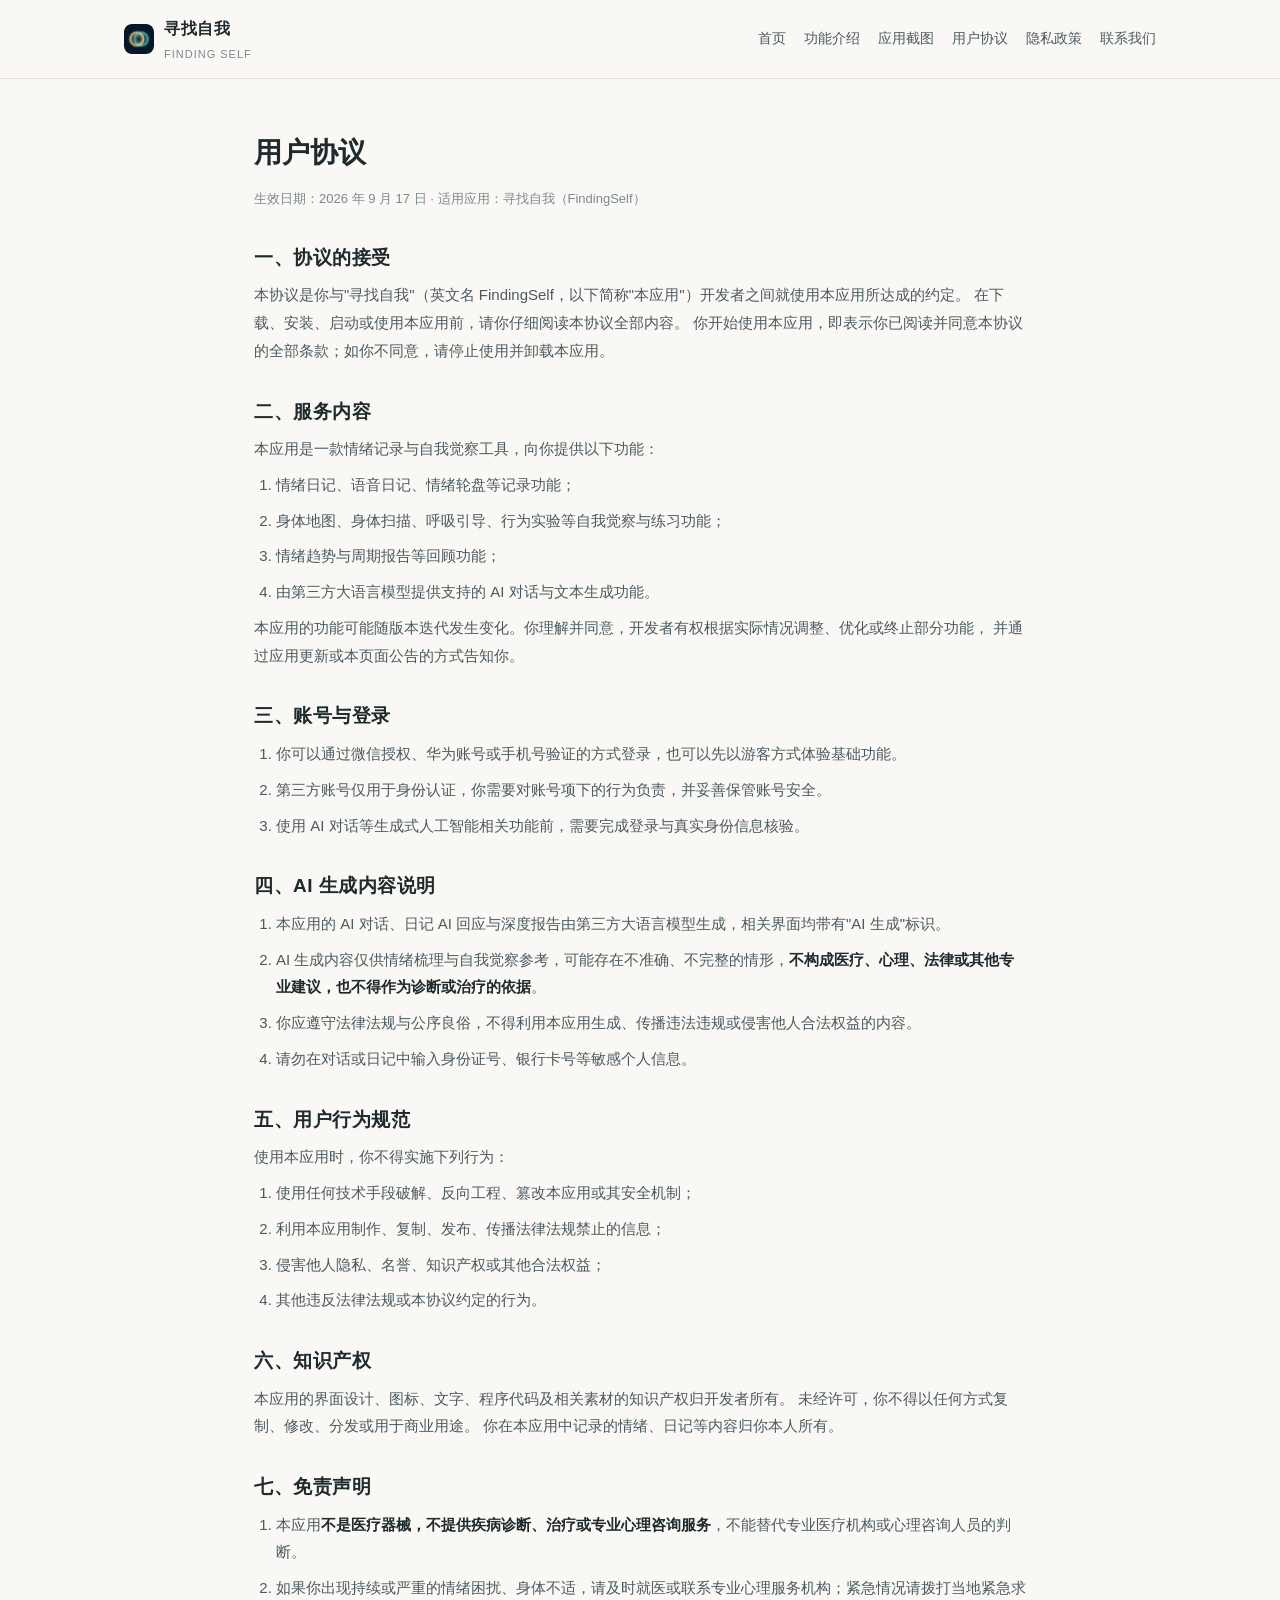
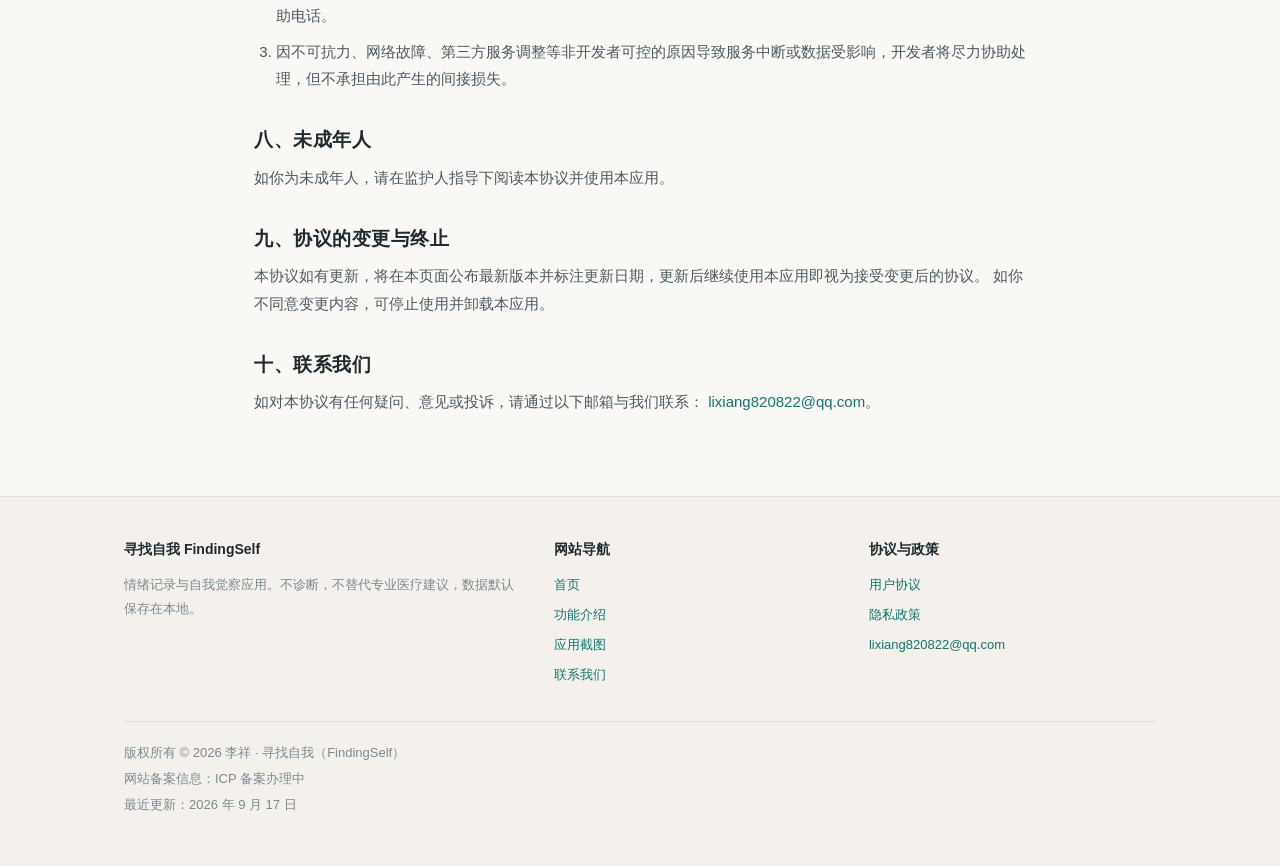
==== agreement.html @ 70c69b0c "Add files via upload" ====
<!DOCTYPE html>
<html lang="zh-CN">
<head>
<meta charset="UTF-8">
<meta name="viewport" content="width=device-width, initial-scale=1.0">
<title>用户协议 — 寻找自我 FindingSelf</title>
<meta name="description" content="寻找自我（FindingSelf）用户协议。">
<link rel="icon" href="assets/icon.png">
<link rel="stylesheet" href="style.css">
</head>
<body>

<header class="site-header">
  <nav class="nav">
    <a class="brand" href="index.html">
      <img src="assets/icon.png" alt="寻找自我 应用图标">
      <span>寻找自我<small>FINDING SELF</small></span>
    </a>
    <div class="nav-links">
      <a href="index.html">首页</a>
      <a href="index.html#features">功能介绍</a>
      <a href="index.html#screenshots">应用截图</a>
      <a href="agreement.html">用户协议</a>
      <a href="privacy.html">隐私政策</a>
      <a href="index.html#contact">联系我们</a>
    </div>
  </nav>
</header>

<div class="doc">
  <h1>用户协议</h1>
  <p class="meta">生效日期：2026 年 9 月 17 日 · 适用应用：寻找自我（FindingSelf）</p>

  <h2>一、协议的接受</h2>
  <p>
    本协议是你与"寻找自我"（英文名 FindingSelf，以下简称"本应用"）开发者之间就使用本应用所达成的约定。
    在下载、安装、启动或使用本应用前，请你仔细阅读本协议全部内容。
    你开始使用本应用，即表示你已阅读并同意本协议的全部条款；如你不同意，请停止使用并卸载本应用。
  </p>

  <h2>二、服务内容</h2>
  <p>本应用是一款情绪记录与自我觉察工具，向你提供以下功能：</p>
  <ol>
    <li>情绪日记、语音日记、情绪轮盘等记录功能；</li>
    <li>身体地图、身体扫描、呼吸引导、行为实验等自我觉察与练习功能；</li>
    <li>情绪趋势与周期报告等回顾功能；</li>
    <li>由第三方大语言模型提供支持的 AI 对话与文本生成功能。</li>
  </ol>
  <p>
    本应用的功能可能随版本迭代发生变化。你理解并同意，开发者有权根据实际情况调整、优化或终止部分功能，
    并通过应用更新或本页面公告的方式告知你。
  </p>

  <h2>三、账号与登录</h2>
  <ol>
    <li>你可以通过微信授权、华为账号或手机号验证的方式登录，也可以先以游客方式体验基础功能。</li>
    <li>第三方账号仅用于身份认证，你需要对账号项下的行为负责，并妥善保管账号安全。</li>
    <li>使用 AI 对话等生成式人工智能相关功能前，需要完成登录与真实身份信息核验。</li>
  </ol>

  <h2>四、AI 生成内容说明</h2>
  <ol>
    <li>本应用的 AI 对话、日记 AI 回应与深度报告由第三方大语言模型生成，相关界面均带有"AI 生成"标识。</li>
    <li>AI 生成内容仅供情绪梳理与自我觉察参考，可能存在不准确、不完整的情形，<strong>不构成医疗、心理、法律或其他专业建议，也不得作为诊断或治疗的依据</strong>。</li>
    <li>你应遵守法律法规与公序良俗，不得利用本应用生成、传播违法违规或侵害他人合法权益的内容。</li>
    <li>请勿在对话或日记中输入身份证号、银行卡号等敏感个人信息。</li>
  </ol>

  <h2>五、用户行为规范</h2>
  <p>使用本应用时，你不得实施下列行为：</p>
  <ol>
    <li>使用任何技术手段破解、反向工程、篡改本应用或其安全机制；</li>
    <li>利用本应用制作、复制、发布、传播法律法规禁止的信息；</li>
    <li>侵害他人隐私、名誉、知识产权或其他合法权益；</li>
    <li>其他违反法律法规或本协议约定的行为。</li>
  </ol>

  <h2>六、知识产权</h2>
  <p>
    本应用的界面设计、图标、文字、程序代码及相关素材的知识产权归开发者所有。
    未经许可，你不得以任何方式复制、修改、分发或用于商业用途。
    你在本应用中记录的情绪、日记等内容归你本人所有。
  </p>

  <h2>七、免责声明</h2>
  <ol>
    <li>本应用<strong>不是医疗器械，不提供疾病诊断、治疗或专业心理咨询服务</strong>，不能替代专业医疗机构或心理咨询人员的判断。</li>
    <li>如果你出现持续或严重的情绪困扰、身体不适，请及时就医或联系专业心理服务机构；紧急情况请拨打当地紧急求助电话。</li>
    <li>因不可抗力、网络故障、第三方服务调整等非开发者可控的原因导致服务中断或数据受影响，开发者将尽力协助处理，但不承担由此产生的间接损失。</li>
  </ol>

  <h2>八、未成年人</h2>
  <p>如你为未成年人，请在监护人指导下阅读本协议并使用本应用。</p>

  <h2>九、协议的变更与终止</h2>
  <p>
    本协议如有更新，将在本页面公布最新版本并标注更新日期，更新后继续使用本应用即视为接受变更后的协议。
    如你不同意变更内容，可停止使用并卸载本应用。
  </p>

  <h2>十、联系我们</h2>
  <p>
    如对本协议有任何疑问、意见或投诉，请通过以下邮箱与我们联系：
    <a href="mailto:lixiang820822@qq.com">lixiang820822@qq.com</a>。
  </p>
</div>

<footer class="site-footer">
  <div class="wrap">
    <div class="footer-grid">
      <div>
        <h4>寻找自我 FindingSelf</h4>
        <p>情绪记录与自我觉察应用。不诊断，不替代专业医疗建议，数据默认保存在本地。</p>
      </div>
      <div>
        <h4>网站导航</h4>
        <ul>
          <li><a href="index.html">首页</a></li>
          <li><a href="index.html#features">功能介绍</a></li>
          <li><a href="index.html#screenshots">应用截图</a></li>
          <li><a href="index.html#contact">联系我们</a></li>
        </ul>
      </div>
      <div>
        <h4>协议与政策</h4>
        <ul>
          <li><a href="agreement.html">用户协议</a></li>
          <li><a href="privacy.html">隐私政策</a></li>
          <li><a href="mailto:lixiang820822@qq.com">lixiang820822@qq.com</a></li>
        </ul>
      </div>
    </div>
    <div class="copyright">
      版权所有 © 2026 李祥 · 寻找自我（FindingSelf）<br>
      网站备案信息：ICP 备案办理中<br>
      最近更新：2026 年 9 月 17 日
    </div>
  </div>
</footer>

</body>
</html>
---- style.css ----
:root {
  --bg: #FAF8F5;
  --surface: #FFFFFF;
  --ink: #1F2A2E;
  --ink-soft: #4B5A60;
  --ink-mute: #7A8A90;
  --line: #E4E0D8;
  --brand: #0F766E;
  --brand-soft: #E6F2F0;
  --accent: #C2703B;
  --radius: 14px;
  --shadow: 0 1px 2px rgba(31, 42, 46, .04), 0 8px 24px rgba(31, 42, 46, .06);
}

* { margin: 0; padding: 0; box-sizing: border-box; }

html { scroll-behavior: smooth; }

body {
  background: var(--bg);
  color: var(--ink);
  font-family: -apple-system, BlinkMacSystemFont, 'Segoe UI', 'PingFang SC', 'Hiragino Sans GB', 'Microsoft YaHei', sans-serif;
  line-height: 1.85;
  -webkit-font-smoothing: antialiased;
}

a { color: var(--brand); text-decoration: none; }
a:hover { text-decoration: underline; }

/* ---------- 顶部导航 ---------- */
.site-header {
  position: sticky;
  top: 0;
  z-index: 50;
  background: rgba(250, 248, 245, .92);
  backdrop-filter: saturate(180%) blur(12px);
  border-bottom: 1px solid var(--line);
}

.nav {
  max-width: 1080px;
  margin: 0 auto;
  padding: 14px 24px;
  display: flex;
  align-items: center;
  justify-content: space-between;
  gap: 16px;
}

.brand { display: flex; align-items: center; gap: 10px; font-weight: 700; letter-spacing: .5px; color: var(--ink); }
.brand:hover { text-decoration: none; }
.brand img { width: 30px; height: 30px; border-radius: 8px; display: block; }
.brand span small { display: block; font-size: 11px; font-weight: 400; color: var(--ink-mute); letter-spacing: 1px; }

.nav-links { display: flex; flex-wrap: wrap; gap: 4px 18px; font-size: 14px; }
.nav-links a { color: var(--ink-soft); }
.nav-links a:hover { color: var(--brand); text-decoration: none; }

/* ---------- 通用容器 ---------- */
.wrap { max-width: 1080px; margin: 0 auto; padding: 0 24px; }
section { padding: 64px 0; }
section + section { border-top: 1px solid var(--line); }

.eyebrow {
  display: inline-block;
  font-size: 12px;
  letter-spacing: 2px;
  color: var(--brand);
  background: var(--brand-soft);
  border-radius: 999px;
  padding: 3px 12px;
  margin-bottom: 14px;
}

h2 { font-size: 26px; line-height: 1.4; margin-bottom: 12px; letter-spacing: .5px; }
h3 { font-size: 17px; margin-bottom: 6px; }
.lead { font-size: 16px; color: var(--ink-soft); max-width: 760px; }
.muted { color: var(--ink-mute); font-size: 14px; }

/* ---------- 首屏 ---------- */
.hero { padding: 72px 0 64px; }
.hero-grid { display: grid; grid-template-columns: 1.15fr .85fr; gap: 48px; align-items: center; }
.hero h1 { font-size: 40px; line-height: 1.25; letter-spacing: 1px; margin-bottom: 14px; }
.hero .sub { font-size: 15px; color: var(--ink-mute); letter-spacing: 2px; margin-bottom: 18px; }
.hero p.desc { font-size: 16px; color: var(--ink-soft); margin-bottom: 20px; }

.badges { display: flex; flex-wrap: wrap; gap: 8px; margin-bottom: 26px; }
.badge {
  font-size: 13px;
  color: var(--ink-soft);
  background: var(--surface);
  border: 1px solid var(--line);
  border-radius: 999px;
  padding: 5px 14px;
}

.btn-row { display: flex; flex-wrap: wrap; gap: 12px; }
.btn {
  display: inline-block;
  padding: 11px 22px;
  border-radius: 10px;
  font-size: 15px;
  font-weight: 600;
  border: 1px solid var(--brand);
  color: #fff;
  background: var(--brand);
}
.btn:hover { text-decoration: none; opacity: .92; }
.btn.ghost { background: transparent; color: var(--brand); }

.phone-shot {
  background: var(--surface);
  border: 1px solid var(--line);
  border-radius: 22px;
  padding: 14px;
  box-shadow: var(--shadow);
}
.phone-shot img { width: 100%; border-radius: 14px; display: block; }

/* ---------- 功能卡片 ---------- */
.cards { display: grid; grid-template-columns: repeat(3, 1fr); gap: 20px; margin-top: 34px; }
.card {
  background: var(--surface);
  border: 1px solid var(--line);
  border-radius: var(--radius);
  padding: 24px 22px;
  box-shadow: var(--shadow);
}
.card .ico { font-size: 22px; display: block; margin-bottom: 10px; }
.card p { font-size: 14px; color: var(--ink-soft); }

/* ---------- 截图画廊 ---------- */
.gallery { display: grid; grid-template-columns: repeat(4, 1fr); gap: 18px; margin-top: 32px; }
.gallery figure {
  background: var(--surface);
  border: 1px solid var(--line);
  border-radius: var(--radius);
  padding: 10px;
  box-shadow: var(--shadow);
}
.gallery img { width: 100%; border-radius: 8px; display: block; }
.gallery figcaption { font-size: 13px; color: var(--ink-soft); text-align: center; padding: 10px 4px 4px; }

/* ---------- 信息块 ---------- */
.panel {
  background: var(--surface);
  border: 1px solid var(--line);
  border-radius: var(--radius);
  padding: 26px 26px 22px;
  box-shadow: var(--shadow);
  margin-top: 22px;
}
.panel ul { padding-left: 20px; }
.panel li { font-size: 15px; color: var(--ink-soft); margin-bottom: 8px; }
.panel p { font-size: 15px; color: var(--ink-soft); }

.two-col { display: grid; grid-template-columns: 1fr 1fr; gap: 20px; margin-top: 24px; }

table.info { width: 100%; border-collapse: collapse; margin-top: 18px; font-size: 15px; }
table.info th, table.info td { text-align: left; padding: 11px 12px; border-bottom: 1px solid var(--line); }
table.info th { width: 150px; color: var(--ink-mute); font-weight: 500; background: #FCFBF9; }
table.info tr:last-child th, table.info tr:last-child td { border-bottom: none; }

/* ---------- 页脚 ---------- */
.site-footer {
  border-top: 1px solid var(--line);
  background: #F4F1EC;
  padding: 40px 0 48px;
  font-size: 13px;
  color: var(--ink-mute);
}
.footer-grid { display: grid; grid-template-columns: 1.4fr 1fr 1fr; gap: 28px; }
.site-footer h4 { font-size: 14px; color: var(--ink); margin-bottom: 10px; }
.site-footer ul { list-style: none; }
.site-footer li { margin-bottom: 6px; }
.copyright { margin-top: 28px; padding-top: 18px; border-top: 1px solid var(--line); line-height: 2; }

/* ---------- 文档页 ---------- */
.doc { max-width: 820px; margin: 0 auto; padding: 48px 24px 72px; }
.doc h1 { font-size: 28px; margin-bottom: 8px; }
.doc .meta { font-size: 13px; color: var(--ink-mute); margin-bottom: 32px; }
.doc h2 { font-size: 19px; margin: 34px 0 10px; }
.doc h3 { font-size: 16px; margin: 22px 0 8px; }
.doc p, .doc li { font-size: 15px; color: var(--ink-soft); margin-bottom: 8px; }
.doc ul, .doc ol { padding-left: 22px; }
.doc li strong, .doc p strong { color: var(--ink); }

@media (max-width: 900px) {
  .hero-grid { grid-template-columns: 1fr; gap: 32px; }
  .cards { grid-template-columns: repeat(2, 1fr); }
  .gallery { grid-template-columns: repeat(3, 1fr); }
  .two-col { grid-template-columns: 1fr; }
  .footer-grid { grid-template-columns: 1fr 1fr; }
}

@media (max-width: 600px) {
  section { padding: 44px 0; }
  .hero { padding: 40px 0; }
  .hero h1 { font-size: 30px; }
  .cards { grid-template-columns: 1fr; }
  .gallery { grid-template-columns: repeat(2, 1fr); }
  .nav { flex-direction: column; align-items: flex-start; gap: 10px; }
  .footer-grid { grid-template-columns: 1fr; }
  table.info th { width: 110px; }
}
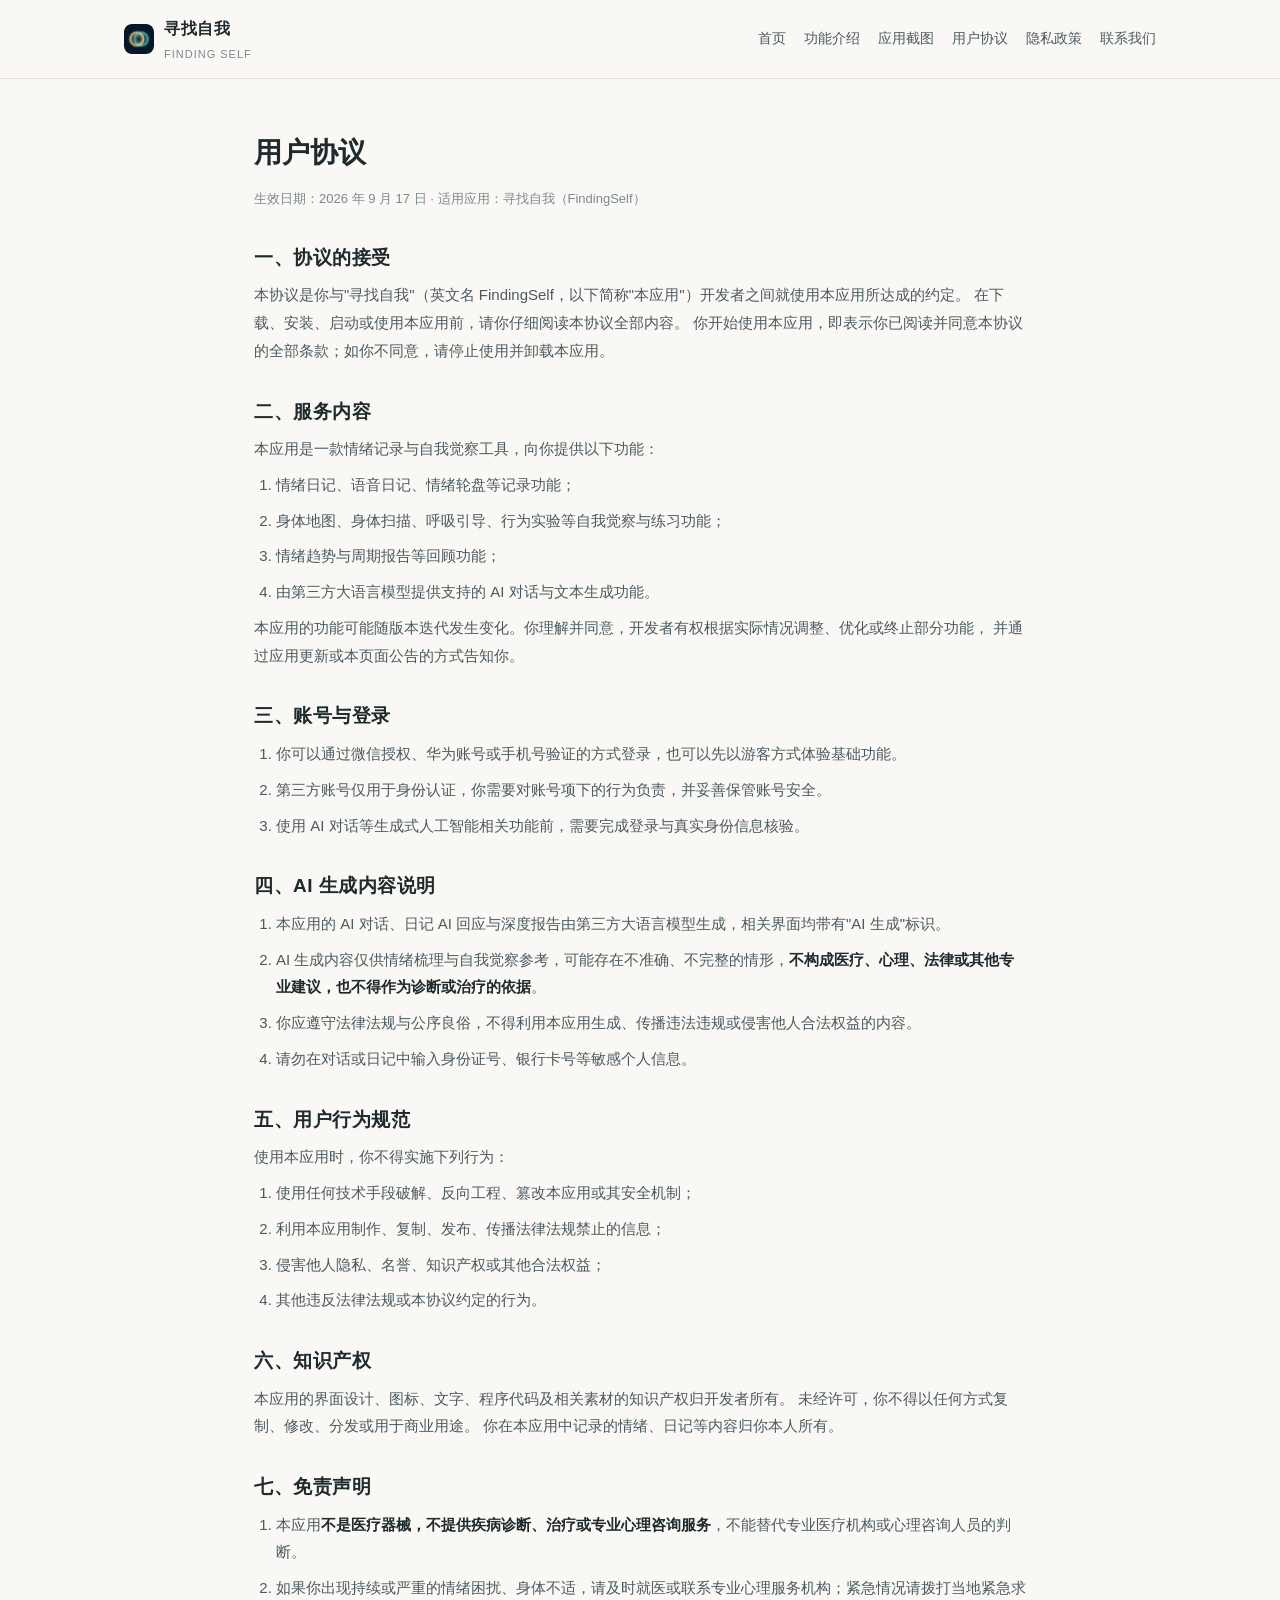
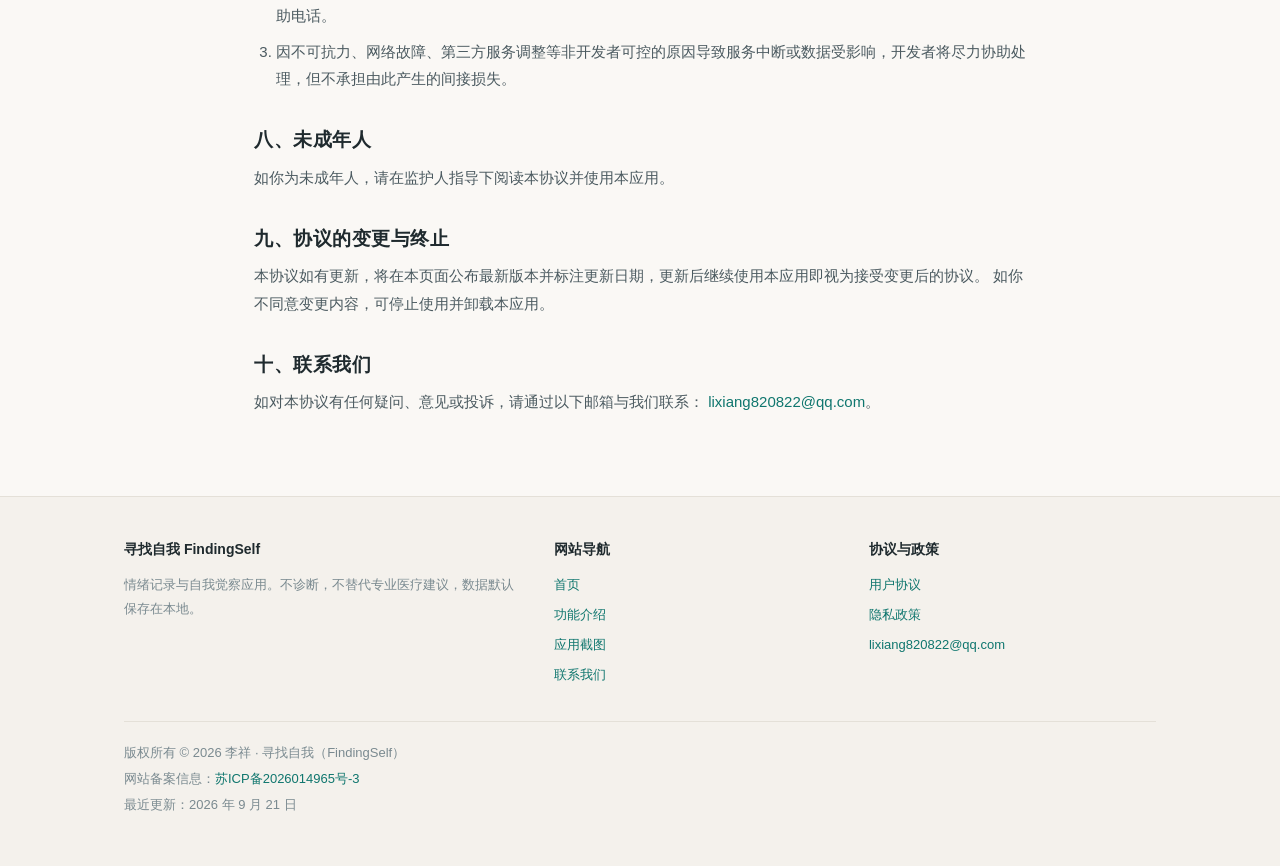
==== commit 974f626f: "Add files via upload" ====
--- a/agreement.html
+++ b/agreement.html
@@ -132,8 +132,8 @@
     </div>
     <div class="copyright">
       版权所有 © 2026 李祥 · 寻找自我（FindingSelf）<br>
-      网站备案信息：ICP 备案办理中<br>
-      最近更新：2026 年 9 月 17 日
+      网站备案信息：<a href="https://beian.miit.gov.cn" target="_blank" rel="noopener">苏ICP备2026014965号-3</a><br>
+      最近更新：2026 年 9 月 21 日
     </div>
   </div>
 </footer>
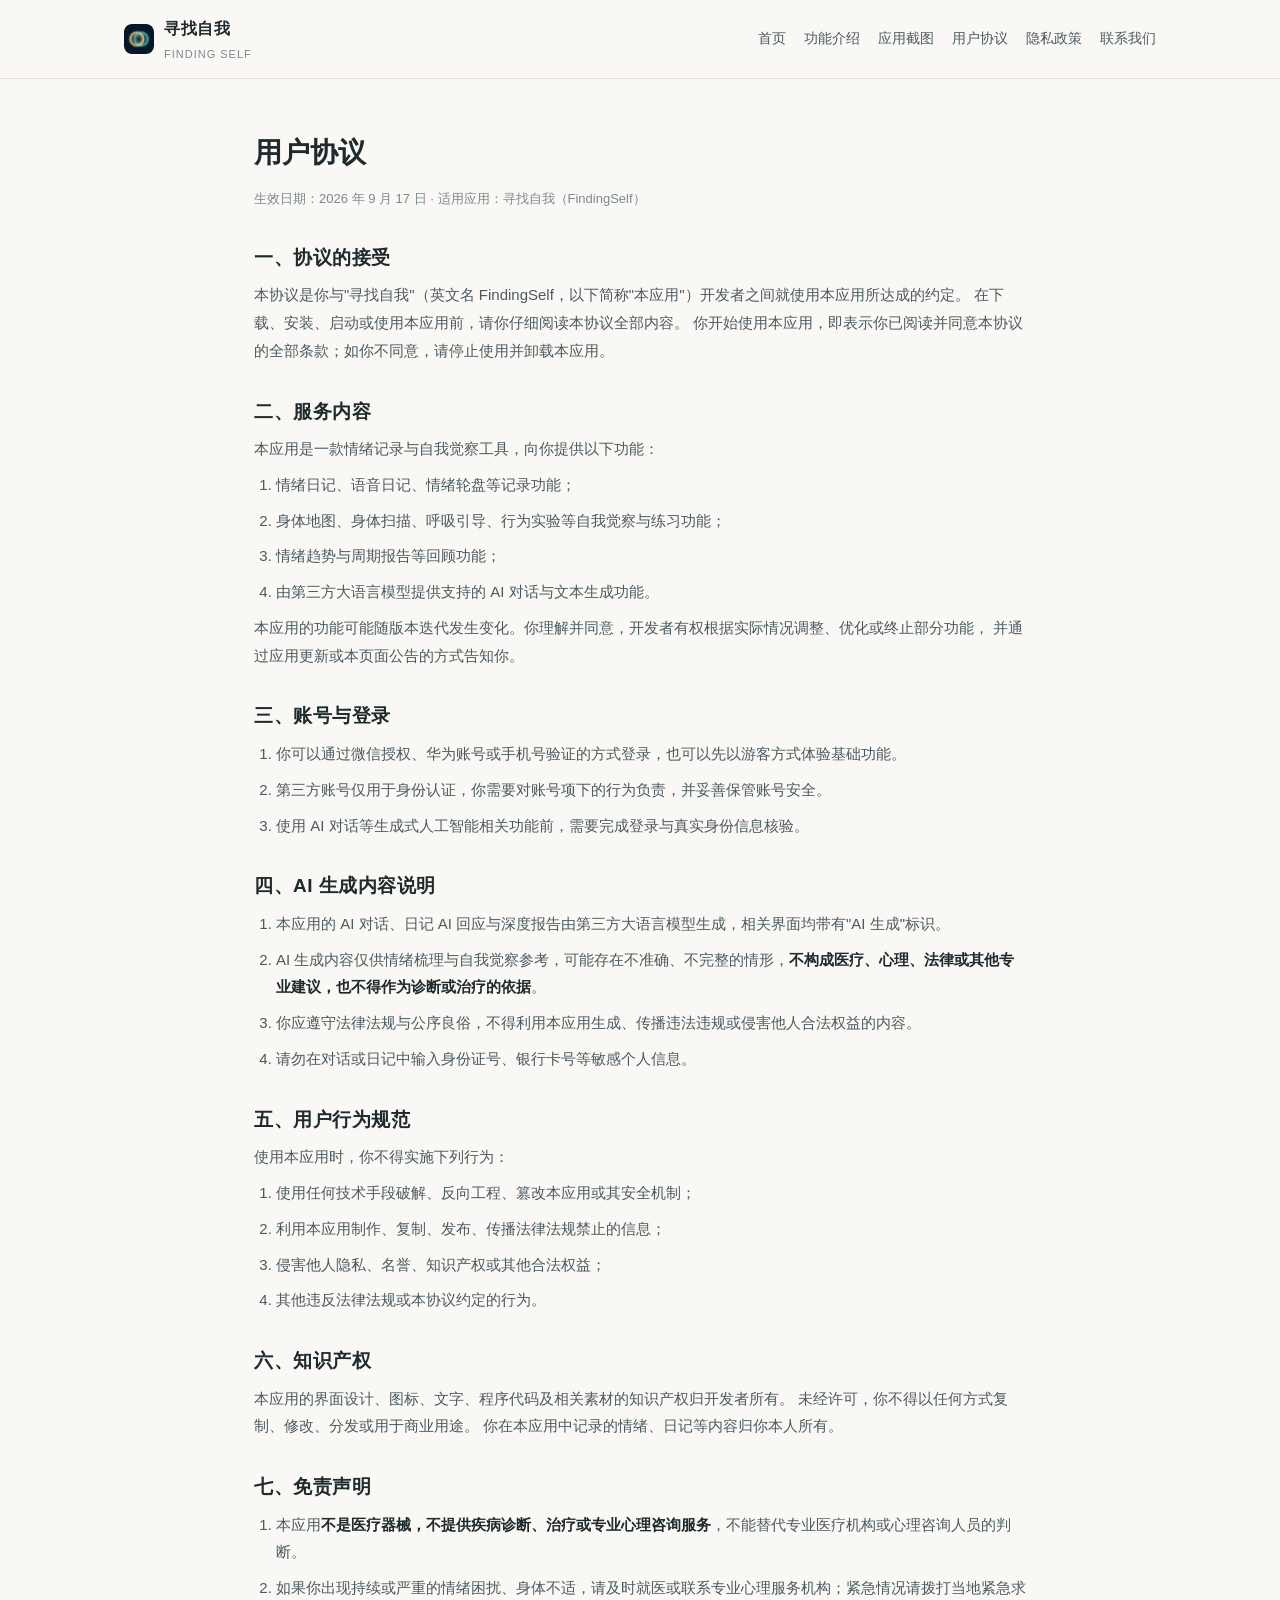
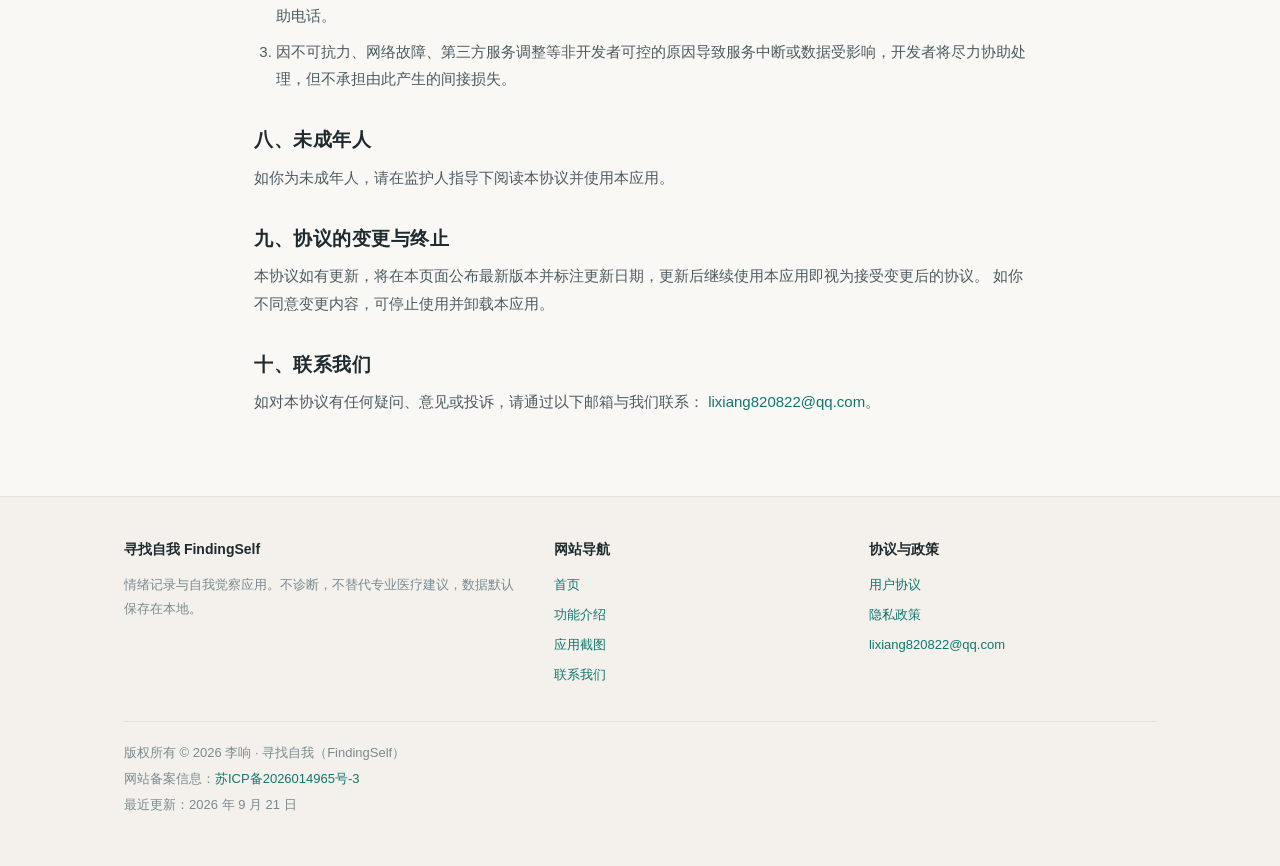
==== commit 1975e568: "修正官网开发者名称：李祥 → 李响" ====
--- a/agreement.html
+++ b/agreement.html
@@ -131,7 +131,7 @@
       </div>
     </div>
     <div class="copyright">
-      版权所有 © 2026 李祥 · 寻找自我（FindingSelf）<br>
+      版权所有 © 2026 李响 · 寻找自我（FindingSelf）<br>
       网站备案信息：<a href="https://beian.miit.gov.cn" target="_blank" rel="noopener">苏ICP备2026014965号-3</a><br>
       最近更新：2026 年 9 月 21 日
     </div>
